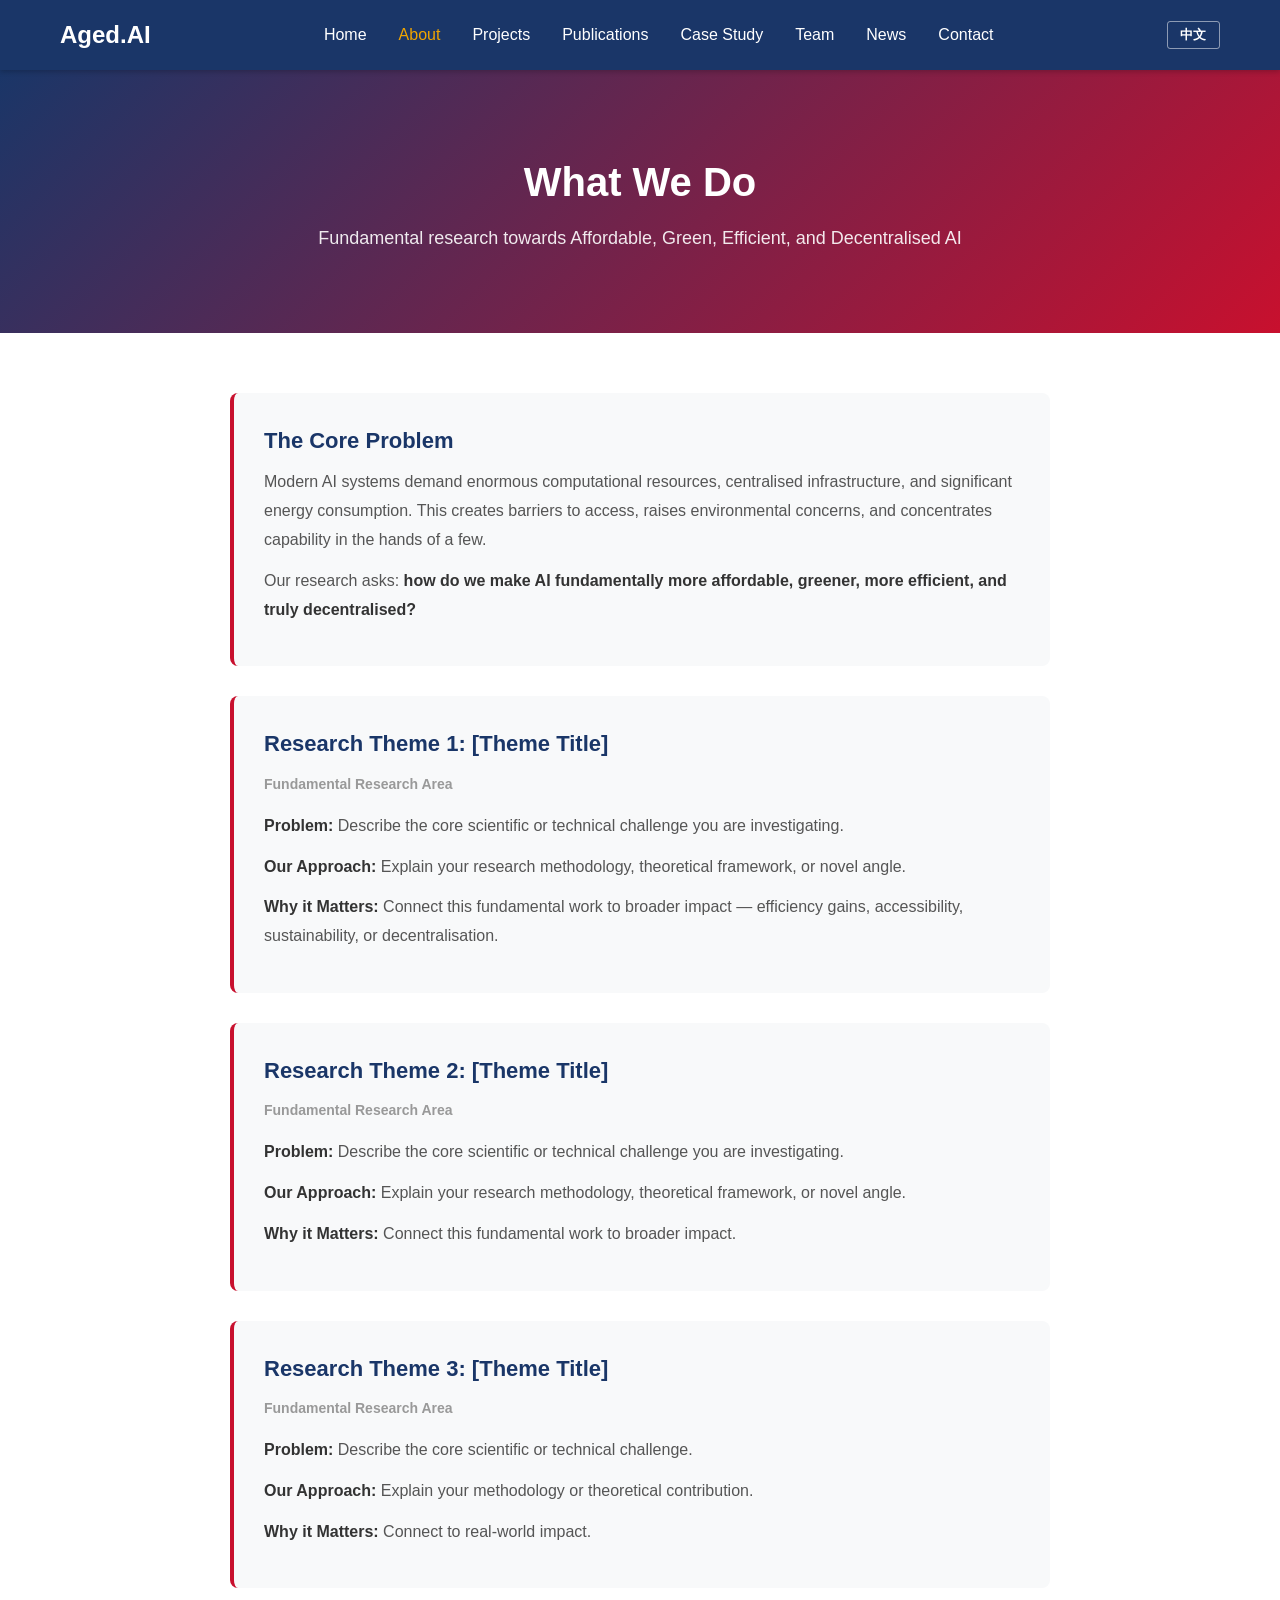
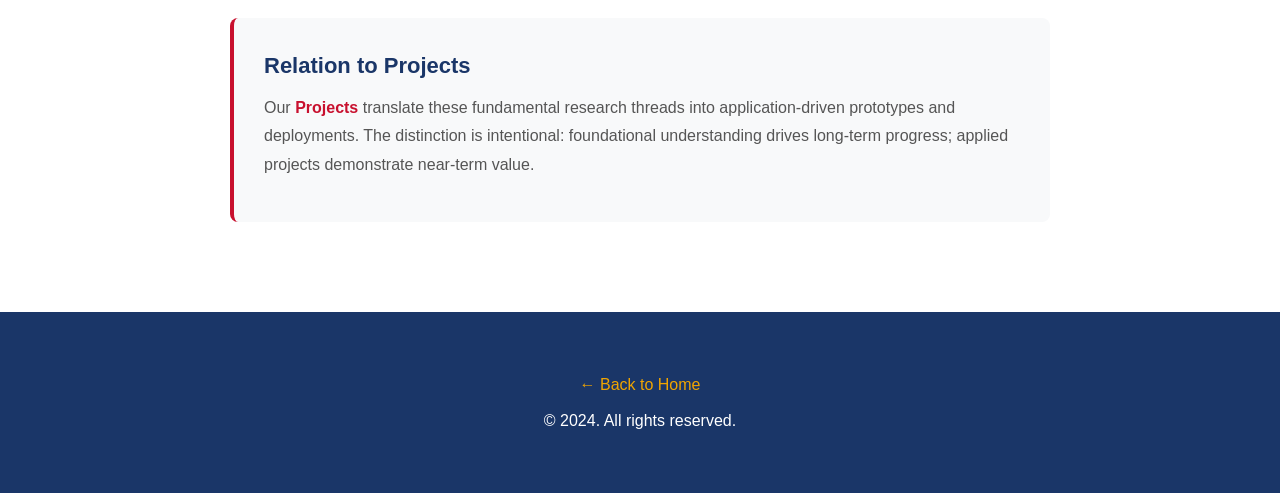
==== about/index.html @ 83200db9 "Rebuild site as Aged.AI research group website - New structure: about, projects, publications, case-" ====
<!DOCTYPE html>
<html lang="en">
<head>
    <meta charset="UTF-8">
    <meta name="viewport" content="width=device-width, initial-scale=1.0">
    <title>What We Do - Aged.AI</title>
    <link rel="stylesheet" href="../style.css">
    <link rel="stylesheet" href="../assets/css/research.css">
</head>
<body>
    <!-- Navigation -->
    <nav class="navbar">
        <div class="container">
            <h1 class="logo">Aged.AI</h1>
            <ul class="nav-menu">
                <li><a href="../" data-key="nav_home">Home</a></li>
                <li><a href="./" class="active" data-key="nav_about">About</a></li>
                <li><a href="../projects/" data-key="nav_projects">Projects</a></li>
                <li><a href="../publications/" data-key="nav_publications">Publications</a></li>
                <li><a href="../case-studies/" data-key="nav_casestudy">Case Study</a></li>
                <li><a href="../team/" data-key="nav_team">Team</a></li>
                <li><a href="../news/" data-key="nav_news">News</a></li>
                <li><a href="../contact/" data-key="nav_contact">Contact</a></li>
            </ul>
            <button id="lang-toggle" class="lang-toggle">中文</button>
        </div>
    </nav>

    <!-- Hero Section -->
    <section class="research-hero">
        <div class="container">
            <h1 data-key="about_hero_title">What We Do</h1>
            <p data-key="about_hero_sub">Fundamental research towards Affordable, Green, Efficient, and Decentralised AI</p>
        </div>
    </section>

    <!-- Research Vision -->
    <section class="research-content">
        <div class="container">

            <div class="research-item">
                <h2 data-key="about_core_h2">The Core Problem</h2>
                <p>
                    Modern AI systems demand enormous computational resources, centralised infrastructure,
                    and significant energy consumption. This creates barriers to access, raises environmental
                    concerns, and concentrates capability in the hands of a few.
                </p>
                <p>
                    Our research asks: <strong>how do we make AI fundamentally more affordable, greener,
                    more efficient, and truly decentralised?</strong>
                </p>
            </div>

            <div class="research-item">
                <h2 data-key="about_theme1_h2">Research Theme 1: [Theme Title]</h2>
                <p class="date" data-key="about_date">Fundamental Research Area</p>
                <p>
                    <strong>Problem:</strong> Describe the core scientific or technical challenge you are investigating.
                </p>
                <p>
                    <strong>Our Approach:</strong> Explain your research methodology, theoretical framework, or novel angle.
                </p>
                <p>
                    <strong>Why it Matters:</strong> Connect this fundamental work to broader impact — efficiency gains,
                    accessibility, sustainability, or decentralisation.
                </p>
            </div>

            <div class="research-item">
                <h2 data-key="about_theme2_h2">Research Theme 2: [Theme Title]</h2>
                <p class="date" data-key="about_date">Fundamental Research Area</p>
                <p>
                    <strong>Problem:</strong> Describe the core scientific or technical challenge you are investigating.
                </p>
                <p>
                    <strong>Our Approach:</strong> Explain your research methodology, theoretical framework, or novel angle.
                </p>
                <p>
                    <strong>Why it Matters:</strong> Connect this fundamental work to broader impact.
                </p>
            </div>

            <div class="research-item">
                <h2 data-key="about_theme3_h2">Research Theme 3: [Theme Title]</h2>
                <p class="date" data-key="about_date">Fundamental Research Area</p>
                <p>
                    <strong>Problem:</strong> Describe the core scientific or technical challenge.
                </p>
                <p>
                    <strong>Our Approach:</strong> Explain your methodology or theoretical contribution.
                </p>
                <p>
                    <strong>Why it Matters:</strong> Connect to real-world impact.
                </p>
            </div>

            <div class="research-item">
                <h2 data-key="about_rel_h2">Relation to Projects</h2>
                <p>
                    Our <a href="../projects/">Projects</a> translate these fundamental research threads
                    into application-driven prototypes and deployments. The distinction is intentional:
                    foundational understanding drives long-term progress; applied projects demonstrate
                    near-term value.
                </p>
            </div>

        </div>
    </section>

    <!-- Footer -->
    <footer class="footer">
        <div class="container">
            <p><a href="../" data-key="footer_back">← Back to Home</a></p>
            <p data-key="footer_rights">© 2024. All rights reserved.</p>
        </div>
    </footer>

    <script src="../assets/js/lang.js"></script>
</body>
</html>
---- style.css ----
* {
    margin: 0;
    padding: 0;
    box-sizing: border-box;
}

body {
    font-family: 'Segoe UI', Tahoma, Geneva, Verdana, sans-serif;
    line-height: 1.6;
    color: #333;
}

.container {
    max-width: 1200px;
    margin: 0 auto;
    padding: 0 20px;
}

/* Navigation */
.navbar {
    background: #1a3668;
    color: white;
    padding: 1rem 0;
    position: sticky;
    top: 0;
    z-index: 100;
    box-shadow: 0 2px 5px rgba(0,0,0,0.2);
}

.navbar .container {
    display: flex;
    justify-content: space-between;
    align-items: center;
}

.logo {
    font-size: 24px;
    font-weight: bold;
    margin: 0;
}

.nav-menu {
    display: flex;
    list-style: none;
    gap: 2rem;
}

.nav-menu a {
    color: white;
    text-decoration: none;
    transition: color 0.3s;
    font-weight: 500;
}

.nav-menu a:hover,
.nav-menu a.active {
    color: #f0a500;
}

/* Language Toggle */
.lang-toggle {
    background: transparent;
    color: white;
    border: 1px solid rgba(255,255,255,0.5);
    padding: 4px 12px;
    border-radius: 3px;
    font-size: 13px;
    font-weight: 600;
    cursor: pointer;
    transition: all 0.2s;
    letter-spacing: 0.05em;
}

.lang-toggle:hover {
    background: rgba(255,255,255,0.15);
    border-color: white;
}

/* Hero */
.hero {
    background: linear-gradient(135deg, #1a3668 0%, #c8102e 100%);
    color: white;
    padding: 100px 20px;
    text-align: center;
}

.hero h1 {
    font-size: 48px;
    margin-bottom: 10px;
}

.hero p {
    font-size: 20px;
    margin-bottom: 30px;
    opacity: 0.9;
}

.hero-buttons {
    display: flex;
    gap: 15px;
    justify-content: center;
    flex-wrap: wrap;
}

/* Buttons */
.btn {
    display: inline-block;
    padding: 12px 36px;
    border-radius: 4px;
    text-decoration: none;
    font-weight: 600;
    font-size: 15px;
    letter-spacing: 0.03em;
    transition: all 0.25s;
    border: 2px solid white;
    cursor: pointer;
}

.btn-primary,
.btn-secondary {
    background: transparent;
    color: white;
}

.btn-primary:hover,
.btn-secondary:hover {
    background: white;
    color: #1a3668;
    transform: translateY(-2px);
    box-shadow: 0 4px 14px rgba(0,0,0,0.25);
}

/* Quick Links */
.quick-links {
    padding: 60px 20px;
    background: #f8f9fa;
}

.quick-links .container {
    display: grid;
    grid-template-columns: repeat(auto-fit, minmax(250px, 1fr));
    gap: 30px;
}

.link-card {
    background: white;
    padding: 30px;
    border-radius: 8px;
    box-shadow: 0 2px 10px rgba(0,0,0,0.1);
    transition: transform 0.3s;
}

.link-card:hover {
    transform: translateY(-5px);
    box-shadow: 0 5px 20px rgba(0,0,0,0.15);
}

.link-card h3 {
    color: #1a3668;
    margin-bottom: 10px;
}

.link-card a {
    color: #c8102e;
    text-decoration: none;
    font-weight: 600;
    transition: color 0.3s;
}

.link-card a:hover {
    color: #1a3668;
}

/* Footer */
.footer {
    background: #1a3668;
    color: white;
    padding: 50px 20px;
    text-align: center;
}

.footer h2 {
    margin-bottom: 20px;
}

.footer p {
    margin: 10px 0;
}

.footer a {
    color: #f0a500;
    text-decoration: none;
}

.footer a:hover {
    text-decoration: underline;
}

/* Responsive */
@media (max-width: 768px) {
    .navbar .container {
        flex-direction: column;
        gap: 1rem;
    }

    .nav-menu {
        flex-direction: column;
        gap: 1rem;
    }

    .hero h1 {
        font-size: 32px;
    }

    .hero-buttons {
        flex-direction: column;
    }

    .btn {
        width: 100%;
        text-align: center;
    }
}
---- assets/css/research.css ----
.research-hero {
    background: linear-gradient(135deg, #1a3668 0%, #c8102e 100%);
    color: white;
    padding: 80px 20px;
    text-align: center;
}

.research-hero h1 {
    font-size: 40px;
    margin-bottom: 10px;
}

.research-hero p {
    font-size: 18px;
    opacity: 0.9;
}

.research-content {
    padding: 60px 20px;
    max-width: 900px;
    margin: 0 auto;
}

.research-item {
    background: #f8f9fa;
    padding: 30px;
    margin-bottom: 30px;
    border-radius: 8px;
    border-left: 4px solid #c8102e;
}

.research-item h2 {
    color: #1a3668;
    margin-bottom: 10px;
    font-size: 22px;
}

.research-item .date {
    color: #999;
    font-size: 14px;
    margin-bottom: 15px;
    font-weight: 600;
}

.research-item p {
    color: #555;
    line-height: 1.8;
    margin-bottom: 12px;
}

.research-item strong {
    color: #333;
}

.research-item a {
    color: #c8102e;
    text-decoration: none;
    font-weight: 600;
    transition: color 0.3s;
}

.research-item a:hover {
    color: #1a3668;
    text-decoration: underline;
}
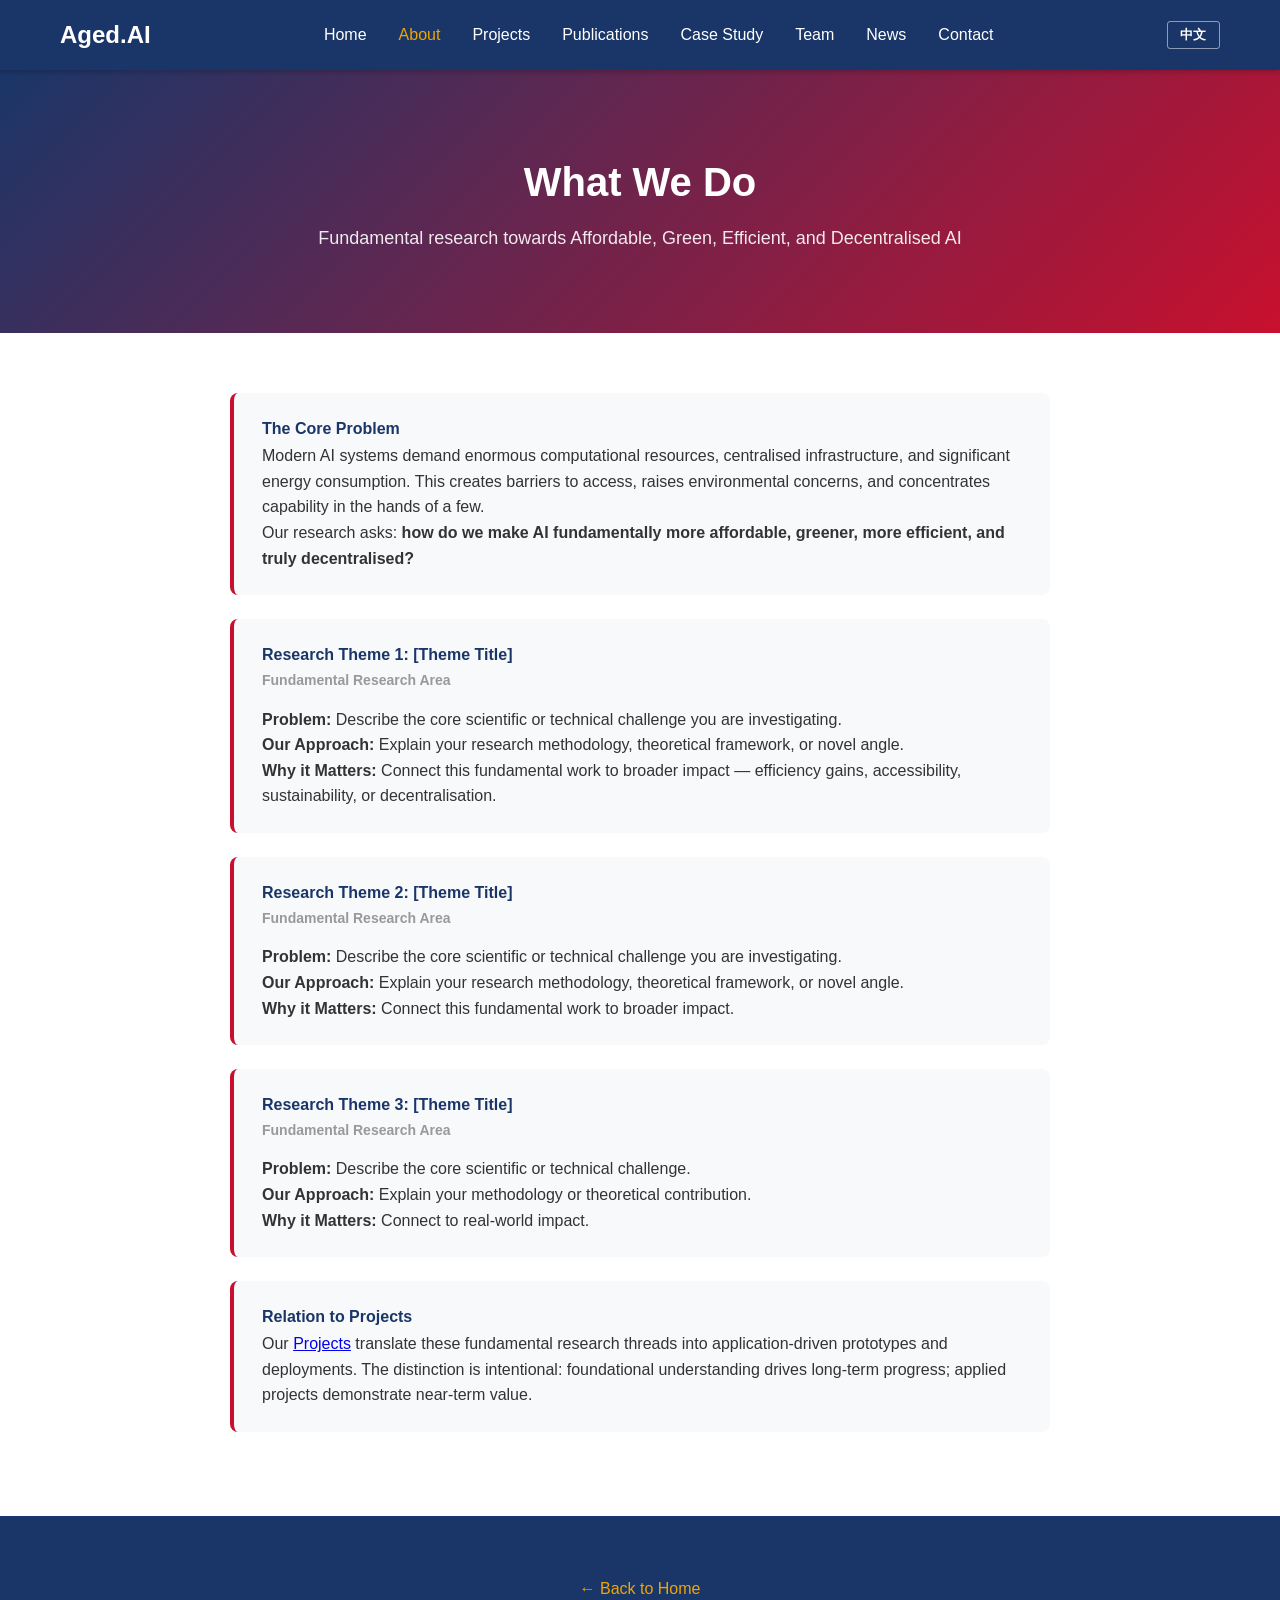
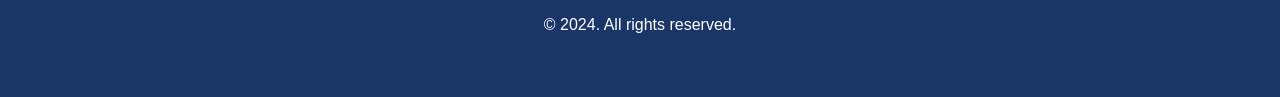
==== commit b1b4a098: "Add impact cases, news items, team members, and rename Case Study to Impact Case - Rename "Case Stud" ====
--- a/about/index.html
+++ b/about/index.html
@@ -17,7 +17,7 @@
                 <li><a href="./" class="active" data-key="nav_about">About</a></li>
                 <li><a href="../projects/" data-key="nav_projects">Projects</a></li>
                 <li><a href="../publications/" data-key="nav_publications">Publications</a></li>
-                <li><a href="../case-studies/" data-key="nav_casestudy">Case Study</a></li>
+                <li><a href="../case-studies/" data-key="nav_casestudy">Impact Case</a></li>
                 <li><a href="../team/" data-key="nav_team">Team</a></li>
                 <li><a href="../news/" data-key="nav_news">News</a></li>
                 <li><a href="../contact/" data-key="nav_contact">Contact</a></li>
--- a/style.css
+++ b/style.css
@@ -133,26 +133,28 @@
 /* Quick Links */
 .quick-links {
     padding: 60px 20px;
-    background: #f8f9fa;
+    background: white;
 }
 
 .quick-links .container {
     display: grid;
     grid-template-columns: repeat(auto-fit, minmax(250px, 1fr));
     gap: 30px;
+    max-width: 1200px;
+    margin: 0 auto;
 }
 
 .link-card {
-    background: white;
+    background: #f8f9fa;
     padding: 30px;
     border-radius: 8px;
-    box-shadow: 0 2px 10px rgba(0,0,0,0.1);
-    transition: transform 0.3s;
+    border-left: 4px solid #c8102e;
+    transition: transform 0.3s, box-shadow 0.3s;
 }
 
 .link-card:hover {
     transform: translateY(-5px);
-    box-shadow: 0 5px 20px rgba(0,0,0,0.15);
+    box-shadow: 0 5px 20px rgba(0,0,0,0.12);
 }
 
 .link-card h3 {
--- a/assets/css/research.css
+++ b/assets/css/research.css
@@ -23,43 +23,255 @@
 
 .research-item {
     background: #f8f9fa;
-    padding: 30px;
+    padding: 24px 28px;
+    margin-bottom: 24px;
+    border-radius: 8px;
+    border-left: 4px solid #c8102e;
+}
+
+.research-item h2 {
+    color: #1a3668;
+    margin-bottom: 2px;
+    font-size: 16px;
+    font-weight: 600;
+    line-height: 1.5;
+}
+
+.publication-title {
+    display: block;
+}
+
+.publication-title h2 {
+    display: inline;
+    margin-bottom: 0;
+    font-size: 16px;
+    font-weight: 600;
+    color: #1a3668;
+    line-height: 1.5;
+}
+
+.publication-meta-inline {
+    font-size: 13px;
+    color: #777;
+    line-height: 1.4;
+    display: inline;
+    margin-left: 2px;
+}
+
+.publication-meta-inline strong {
+    color: #333;
+    font-weight: 600;
+}
+
+.phd-project-group {
+    margin-bottom: 20px;
+}
+
+.phd-project-title {
+    font-size: 16px;
+    font-weight: 600;
+    color: #1a3668;
+    margin-bottom: 12px;
+    padding-bottom: 8px;
+    border-bottom: 2px solid #c8102e;
+}
+
+.phd-project-title .student-name a {
+    color: #1a3668;
+    text-decoration: none;
+    font-weight: 600;
+    transition: color 0.3s;
+}
+
+.phd-project-title .student-name a:hover {
+    color: #c8102e;
+    text-decoration: underline;
+}
+
+.phd-publication {
+    background: #fff;
+}
+
+.project-sub-items .phd-publication {
+    margin-bottom: 12px;
+}
+
+.research-item .citation {
+    color: #555;
+    font-size: 14px;
+    line-height: 1.7;
+    margin-bottom: 12px;
+    font-style: italic;
+}
+
+.research-item .citation a {
+    color: #c8102e;
+    text-decoration: none;
+    font-weight: 600;
+    transition: color 0.3s;
+}
+
+.research-item .citation a:hover {
+    color: #1a3668;
+    text-decoration: underline;
+}
+
+.research-item .publication-meta {
+    display: flex;
+    flex-wrap: wrap;
+    align-items: center;
+    gap: 12px;
+    font-size: 14px;
+    color: #555;
+}
+
+.research-item .publication-meta > div {
+    display: flex;
+    align-items: center;
+    gap: 6px;
+}
+
+.research-item .publication-meta > div:first-child::after {
+    content: "·";
+    margin-left: 12px;
+    color: #999;
+}
+
+.research-item .publication-meta > div:nth-child(2)::after {
+    content: "·";
+    margin-left: 12px;
+    color: #999;
+}
+
+.research-item .publication-meta strong {
+    color: #333;
+    font-weight: 600;
+}
+
+.research-item .publication-meta a {
+    color: #c8102e;
+    text-decoration: none;
+    font-weight: 600;
+    transition: color 0.3s;
+}
+
+.research-item .publication-meta a:hover {
+    color: #1a3668;
+    text-decoration: underline;
+}
+
+.research-item .date {
+    color: #999;
+    font-size: 14px;
+    margin-bottom: 15px;
+    font-weight: 600;
+}
+
+.project-sub-items .research-item {
+    background: #fff;
+    padding: 18px 22px;
+    margin-bottom: 14px;
+    border-radius: 6px;
+    border-left: 3px solid #c8102e;
+}
+
+.project-sub-items .research-item:last-child {
+    margin-bottom: 0;
+}
+
+.project-sub-items .research-item h2 {
+    font-size: 15px;
+    margin-bottom: 2px;
+}
+
+/* Hierarchical project groups */
+.project-group {
+    background: #eef1f7;
+    padding: 28px 30px;
     margin-bottom: 30px;
     border-radius: 8px;
-    border-left: 4px solid #c8102e;
-}
-
-.research-item h2 {
-    color: #1a3668;
-    margin-bottom: 10px;
+    border-left: 4px solid #1a3668;
+}
+
+.project-group > h2 {
+    color: #1a3668;
     font-size: 22px;
-}
-
-.research-item .date {
-    color: #999;
-    font-size: 14px;
-    margin-bottom: 15px;
-    font-weight: 600;
-}
-
-.research-item p {
+    margin-bottom: 4px;
+}
+
+.project-group > .group-meta {
+    color: #777;
+    font-size: 13px;
+    margin-bottom: 20px;
+}
+
+.project-sub-items {
+    display: flex;
+    flex-direction: column;
+    gap: 14px;
+    margin-top: 18px;
+}
+
+.project-sub-item {
+    background: #fff;
+    padding: 18px 22px;
+    border-radius: 6px;
+    border-left: 3px solid #c8102e;
+}
+
+.project-sub-item h3 {
+    color: #1a3668;
+    font-size: 16px;
+    margin-bottom: 5px;
+    font-weight: 600;
+}
+
+.project-student {
+    font-size: 14px;
+    color: #777;
+    font-weight: 500;
+}
+
+.project-student a {
+    color: #1a3668;
+    text-decoration: none;
+    font-weight: 600;
+    transition: color 0.3s;
+}
+
+.project-student a:hover {
+    color: #c8102e;
+    text-decoration: underline;
+}
+
+.project-sub-item p {
     color: #555;
-    line-height: 1.8;
-    margin-bottom: 12px;
-}
-
-.research-item strong {
-    color: #333;
-}
-
-.research-item a {
-    color: #c8102e;
-    text-decoration: none;
-    font-weight: 600;
-    transition: color 0.3s;
-}
-
-.research-item a:hover {
-    color: #1a3668;
-    text-decoration: underline;
+    font-size: 14px;
+    line-height: 1.7;
+    margin-bottom: 0;
+}
+
+.project-sub-item .funding {
+    display: flex;
+    align-items: center;
+    gap: 10px;
+    flex-wrap: wrap;
+    margin-bottom: 8px;
+}
+
+.funder {
+    color: #1a3668;
+    font-weight: 600;
+    font-size: 13px;
+}
+
+.amount {
+    background: #c8102e;
+    color: #fff;
+    font-weight: 700;
+    font-size: 13px;
+    padding: 2px 10px;
+    border-radius: 12px;
+    letter-spacing: 0.02em;
+    white-space: nowrap;
 }
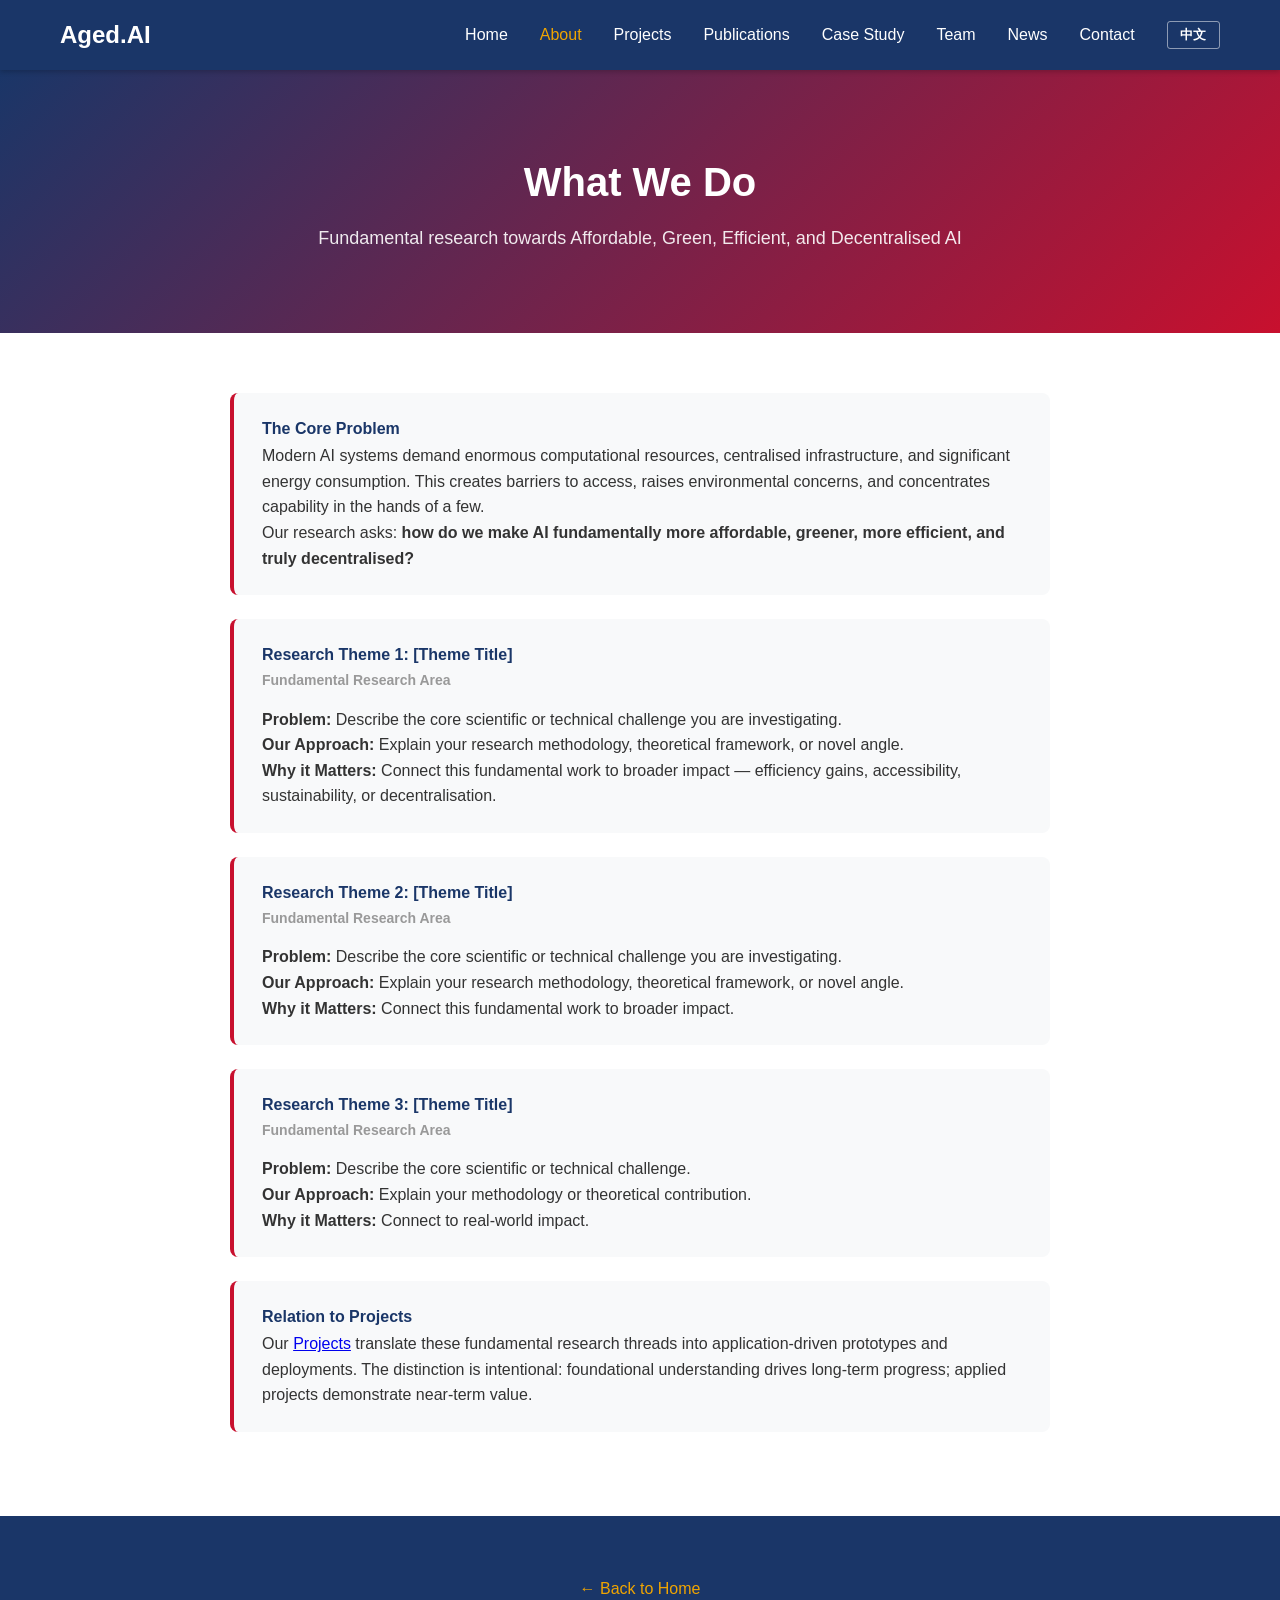
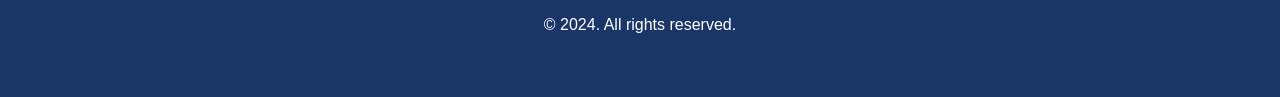
==== commit 240cece2: "Add mobile hamburger menu to collapse navigation on small screens Co-Authored-By: Claude Sonnet 4.6 " ====
--- a/about/index.html
+++ b/about/index.html
@@ -11,18 +11,23 @@
     <!-- Navigation -->
     <nav class="navbar">
         <div class="container">
-            <h1 class="logo">Aged.AI</h1>
-            <ul class="nav-menu">
-                <li><a href="../" data-key="nav_home">Home</a></li>
-                <li><a href="./" class="active" data-key="nav_about">About</a></li>
-                <li><a href="../projects/" data-key="nav_projects">Projects</a></li>
-                <li><a href="../publications/" data-key="nav_publications">Publications</a></li>
-                <li><a href="../case-studies/" data-key="nav_casestudy">Impact Case</a></li>
-                <li><a href="../team/" data-key="nav_team">Team</a></li>
-                <li><a href="../news/" data-key="nav_news">News</a></li>
-                <li><a href="../contact/" data-key="nav_contact">Contact</a></li>
-            </ul>
-            <button id="lang-toggle" class="lang-toggle">中文</button>
+            <div class="nav-header">
+                <h1 class="logo">Aged.AI</h1>
+                <button class="hamburger" id="hamburger" aria-label="Toggle navigation">&#9776;</button>
+            </div>
+            <div class="nav-collapse" id="nav-collapse">
+                <ul class="nav-menu">
+                    <li><a href="../" data-key="nav_home">Home</a></li>
+                    <li><a href="./" class="active" data-key="nav_about">About</a></li>
+                    <li><a href="../projects/" data-key="nav_projects">Projects</a></li>
+                    <li><a href="../publications/" data-key="nav_publications">Publications</a></li>
+                    <li><a href="../case-studies/" data-key="nav_casestudy">Impact Case</a></li>
+                    <li><a href="../team/" data-key="nav_team">Team</a></li>
+                    <li><a href="../news/" data-key="nav_news">News</a></li>
+                    <li><a href="../contact/" data-key="nav_contact">Contact</a></li>
+                </ul>
+                <button id="lang-toggle" class="lang-toggle">中文</button>
+            </div>
         </div>
     </nav>
 
--- a/style.css
+++ b/style.css
@@ -33,10 +33,33 @@
     align-items: center;
 }
 
+.nav-header {
+    display: flex;
+    align-items: center;
+    gap: 1rem;
+}
+
 .logo {
     font-size: 24px;
     font-weight: bold;
     margin: 0;
+}
+
+.hamburger {
+    display: none;
+    background: transparent;
+    border: none;
+    color: white;
+    font-size: 26px;
+    cursor: pointer;
+    padding: 2px 6px;
+    line-height: 1;
+}
+
+.nav-collapse {
+    display: flex;
+    align-items: center;
+    gap: 2rem;
 }
 
 .nav-menu {
@@ -202,12 +225,40 @@
 @media (max-width: 768px) {
     .navbar .container {
         flex-direction: column;
+        align-items: stretch;
+        gap: 0;
+    }
+
+    .nav-header {
+        justify-content: space-between;
+        padding: 0;
+    }
+
+    .hamburger {
+        display: block;
+    }
+
+    .nav-collapse {
+        display: none;
+        flex-direction: column;
+        align-items: flex-start;
         gap: 1rem;
+        padding: 0.75rem 0 1rem;
+    }
+
+    .nav-collapse.open {
+        display: flex;
     }
 
     .nav-menu {
         flex-direction: column;
-        gap: 1rem;
+        gap: 0.6rem;
+        width: 100%;
+    }
+
+    .nav-menu li a {
+        display: block;
+        padding: 4px 0;
     }
 
     .hero h1 {
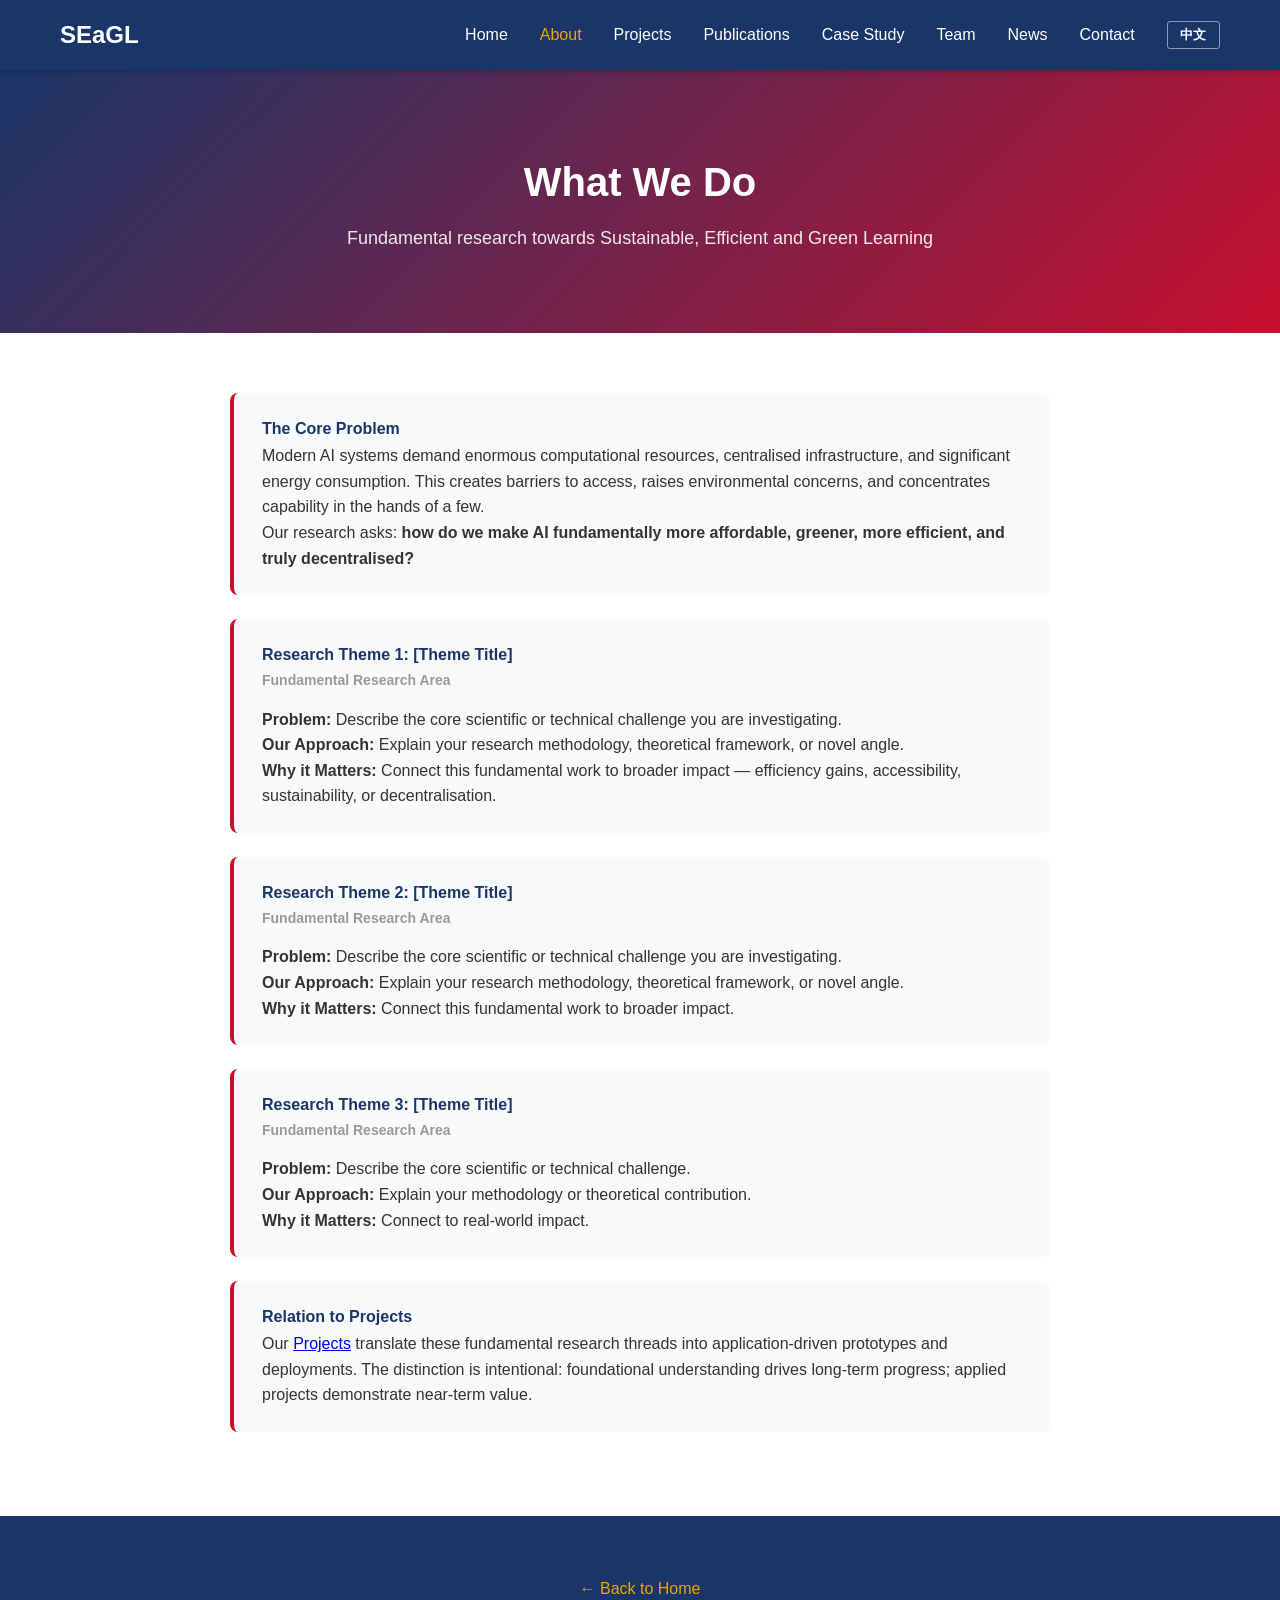
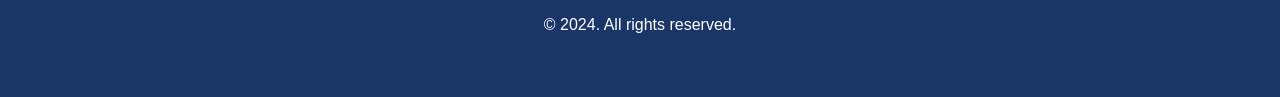
==== commit 21fd42d0: "Rebrand to SEaGL and add May group meeting news Replace Aged.AI name and tagline with SEaGL (Sustain" ====
--- a/about/index.html
+++ b/about/index.html
@@ -3,7 +3,7 @@
 <head>
     <meta charset="UTF-8">
     <meta name="viewport" content="width=device-width, initial-scale=1.0">
-    <title>What We Do - Aged.AI</title>
+    <title>What We Do - SEaGL</title>
     <link rel="stylesheet" href="../style.css">
     <link rel="stylesheet" href="../assets/css/research.css">
 </head>
@@ -12,7 +12,7 @@
     <nav class="navbar">
         <div class="container">
             <div class="nav-header">
-                <h1 class="logo">Aged.AI</h1>
+                <h1 class="logo">SEaGL</h1>
                 <button class="hamburger" id="hamburger" aria-label="Toggle navigation">&#9776;</button>
             </div>
             <div class="nav-collapse" id="nav-collapse">
@@ -35,7 +35,7 @@
     <section class="research-hero">
         <div class="container">
             <h1 data-key="about_hero_title">What We Do</h1>
-            <p data-key="about_hero_sub">Fundamental research towards Affordable, Green, Efficient, and Decentralised AI</p>
+            <p data-key="about_hero_sub">Fundamental research towards Sustainable, Efficient and Green Learning</p>
         </div>
     </section>
 
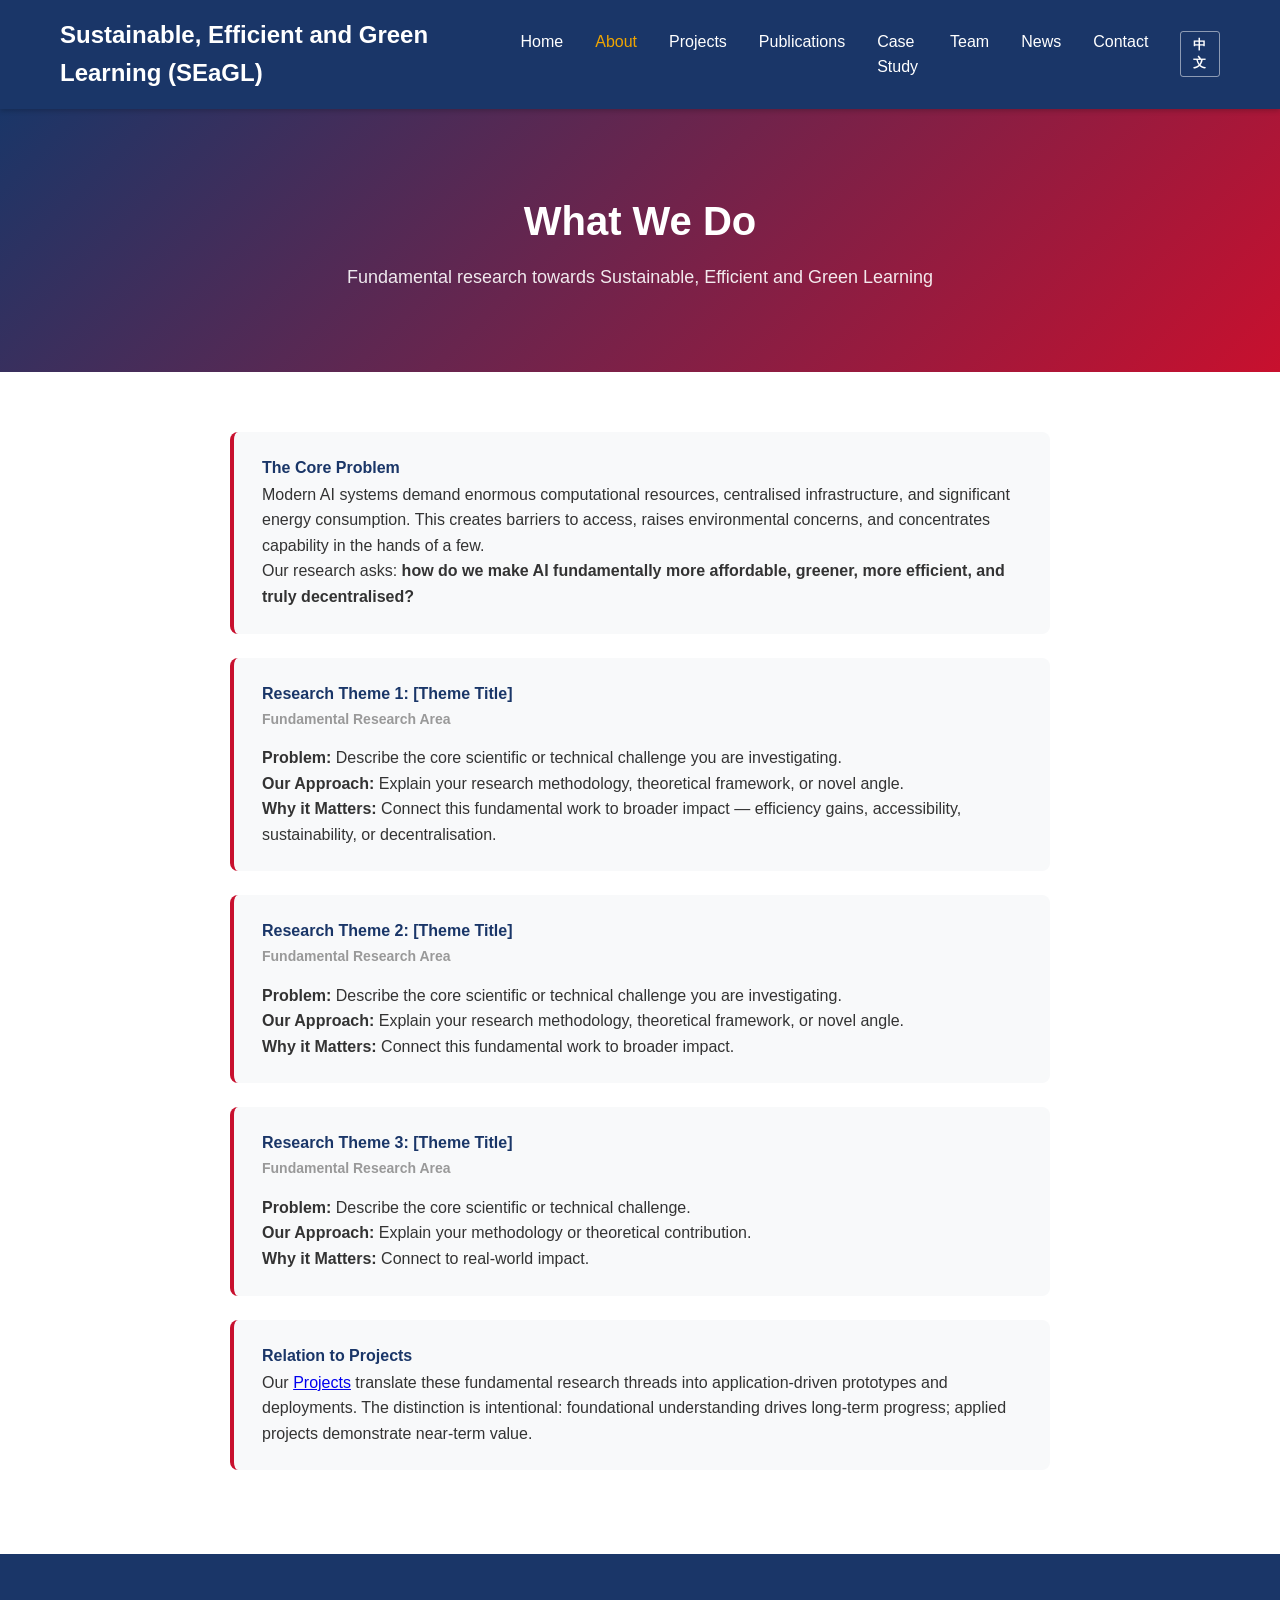
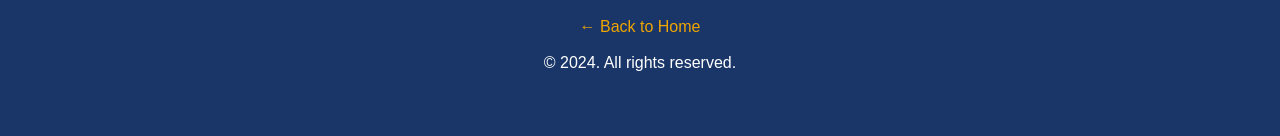
==== commit ab1e84b1: "Use full SEaGL name as logo and trim tagline to Sustainable | Efficient | Green Co-Authored-By: Clau" ====
--- a/about/index.html
+++ b/about/index.html
@@ -12,7 +12,7 @@
     <nav class="navbar">
         <div class="container">
             <div class="nav-header">
-                <h1 class="logo">SEaGL</h1>
+                <h1 class="logo">Sustainable, Efficient and Green Learning (SEaGL)</h1>
                 <button class="hamburger" id="hamburger" aria-label="Toggle navigation">&#9776;</button>
             </div>
             <div class="nav-collapse" id="nav-collapse">
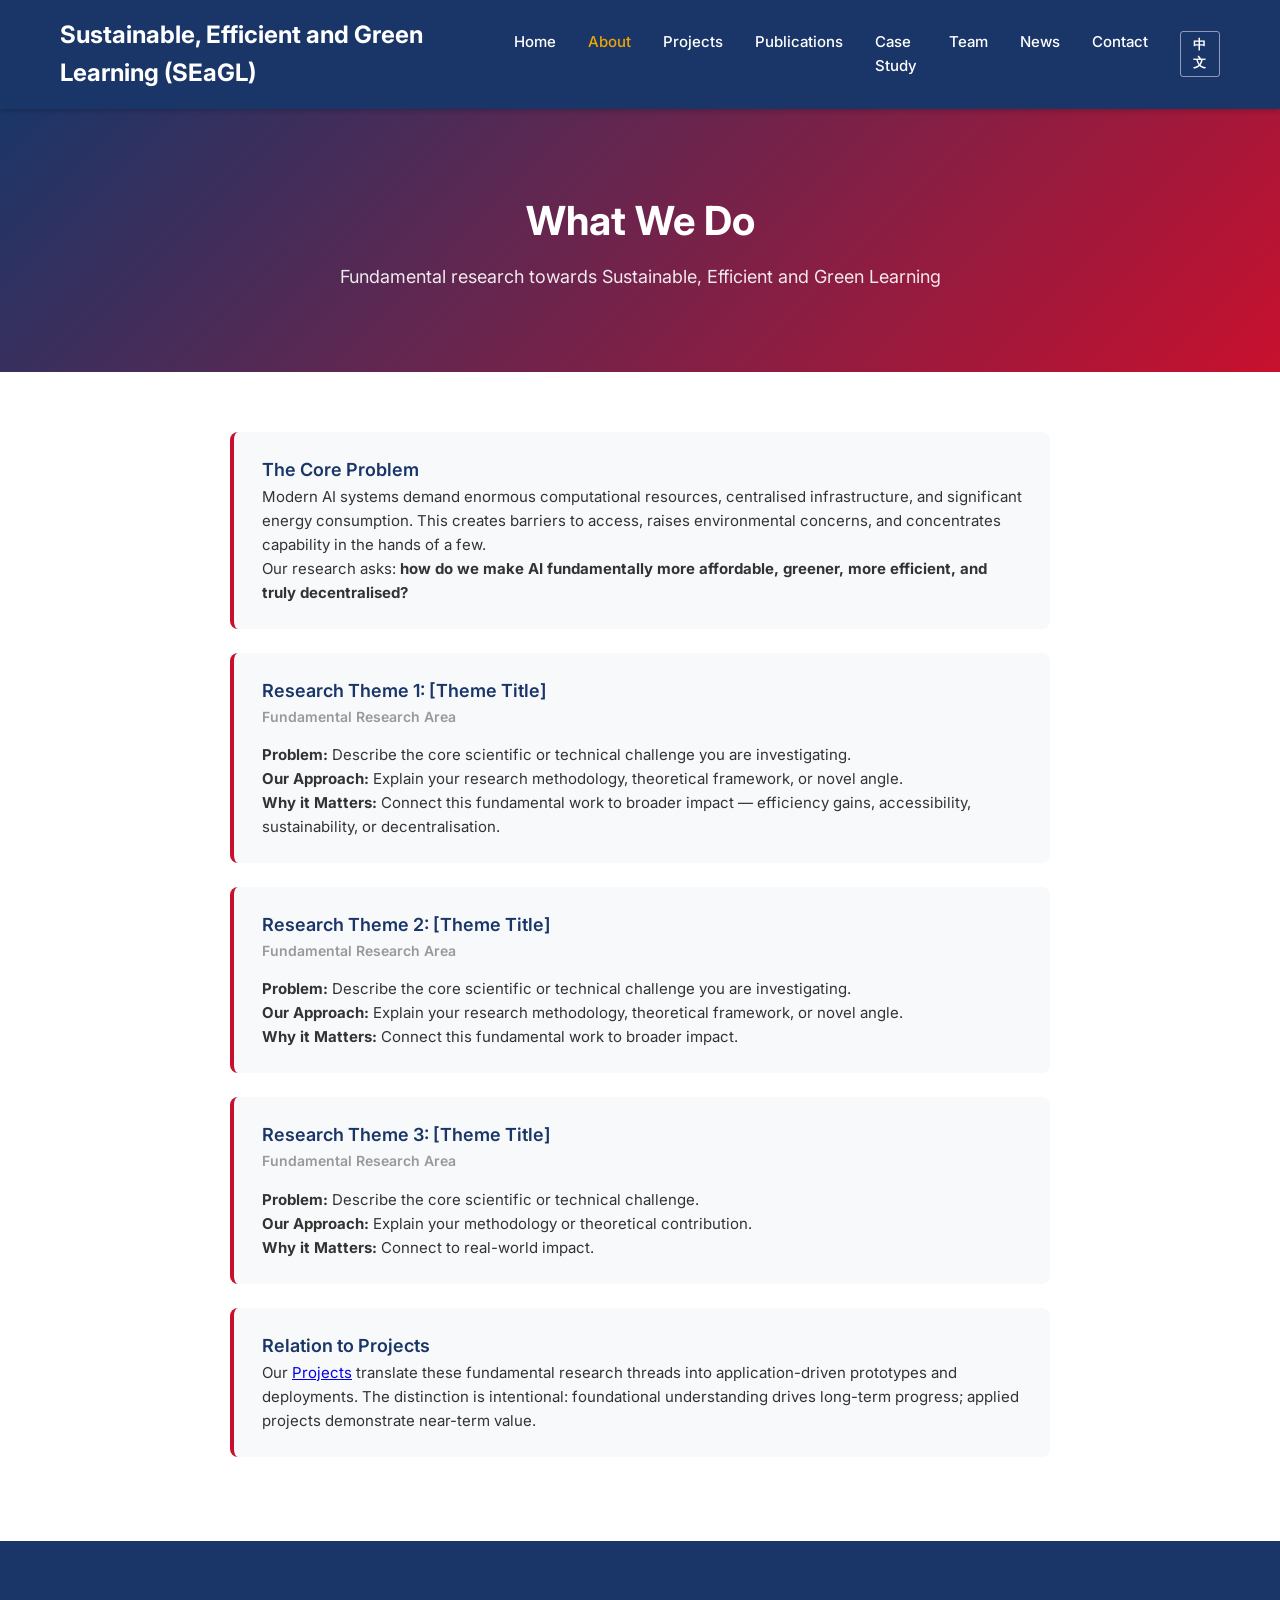
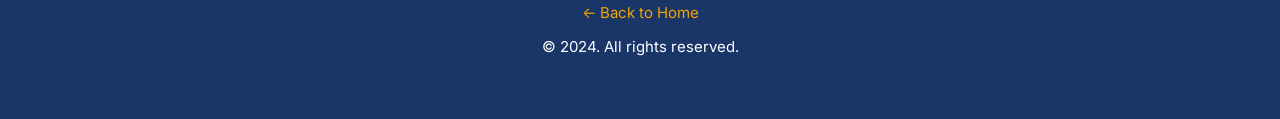
==== commit 3693fc11: "SEO: add sitemap, robots.txt, and meta descriptions for Google indexing - Add sitemap.xml listing al" ====
--- a/about/index.html
+++ b/about/index.html
@@ -3,7 +3,9 @@
 <head>
     <meta charset="UTF-8">
     <meta name="viewport" content="width=device-width, initial-scale=1.0">
-    <title>What We Do - SEaGL</title>
+    <title>What We Do - SEAGL UoA | University of Auckland</title>
+    <meta name="description" content="Learn about SEAGL UoA – our mission, vision, and research focus on sustainable, efficient and green learning at the University of Auckland.">
+    <link rel="canonical" href="https://seagl-uoa.github.io/about/">
     <link rel="stylesheet" href="../style.css">
     <link rel="stylesheet" href="../assets/css/research.css">
 </head>
--- a/style.css
+++ b/style.css
@@ -1,3 +1,5 @@
+@import url('https://fonts.googleapis.com/css2?family=Inter:wght@400;500;600;700&display=swap');
+
 * {
     margin: 0;
     padding: 0;
@@ -5,9 +7,10 @@
 }
 
 body {
-    font-family: 'Segoe UI', Tahoma, Geneva, Verdana, sans-serif;
+    font-family: 'Inter', 'Segoe UI', Tahoma, Geneva, Verdana, sans-serif;
     line-height: 1.6;
     color: #333;
+    font-size: 15px;
 }
 
 .container {
--- a/assets/css/research.css
+++ b/assets/css/research.css
@@ -32,7 +32,7 @@
 .research-item h2 {
     color: #1a3668;
     margin-bottom: 2px;
-    font-size: 16px;
+    font-size: 18px;
     font-weight: 600;
     line-height: 1.5;
 }
@@ -44,7 +44,7 @@
 .publication-title h2 {
     display: inline;
     margin-bottom: 0;
-    font-size: 16px;
+    font-size: 18px;
     font-weight: 600;
     color: #1a3668;
     line-height: 1.5;
@@ -232,7 +232,8 @@
     font-weight: 500;
 }
 
-.project-student a {
+.project-student a,
+.project-student .name {
     color: #1a3668;
     text-decoration: none;
     font-weight: 600;
